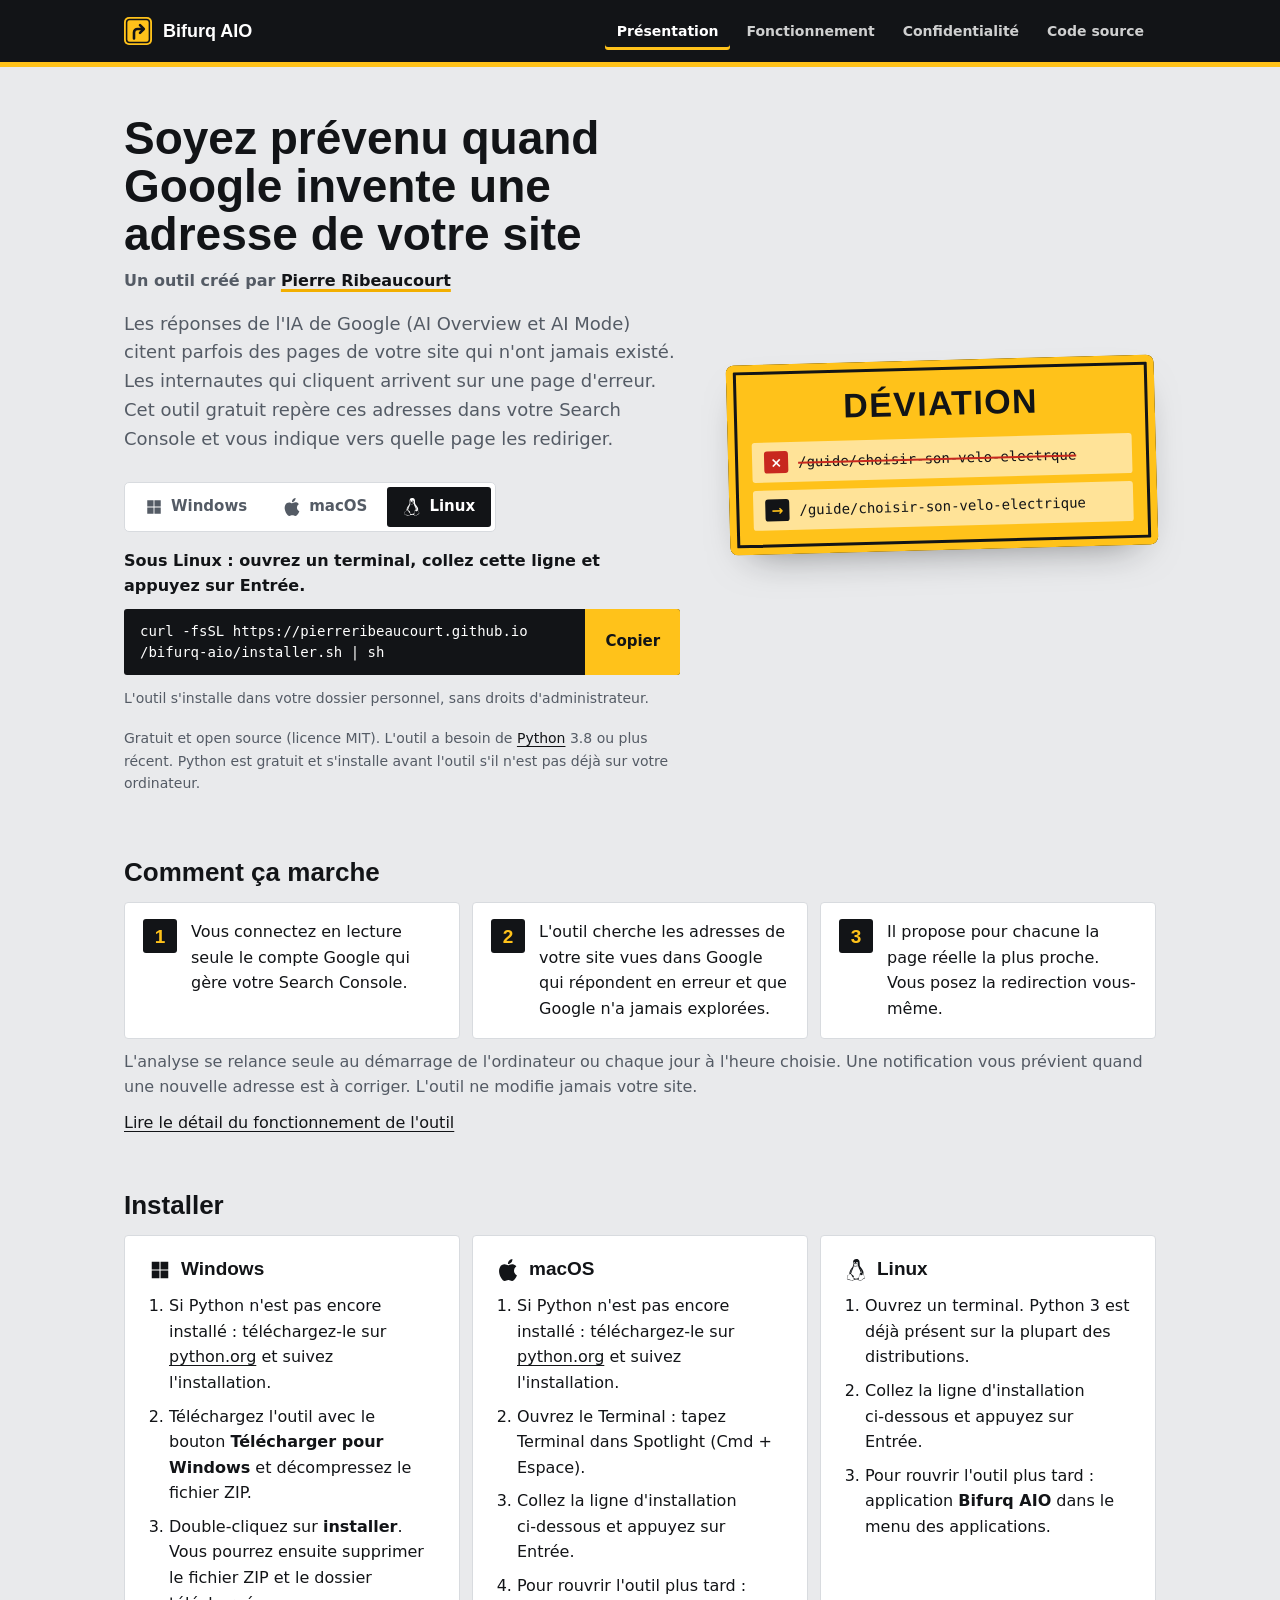
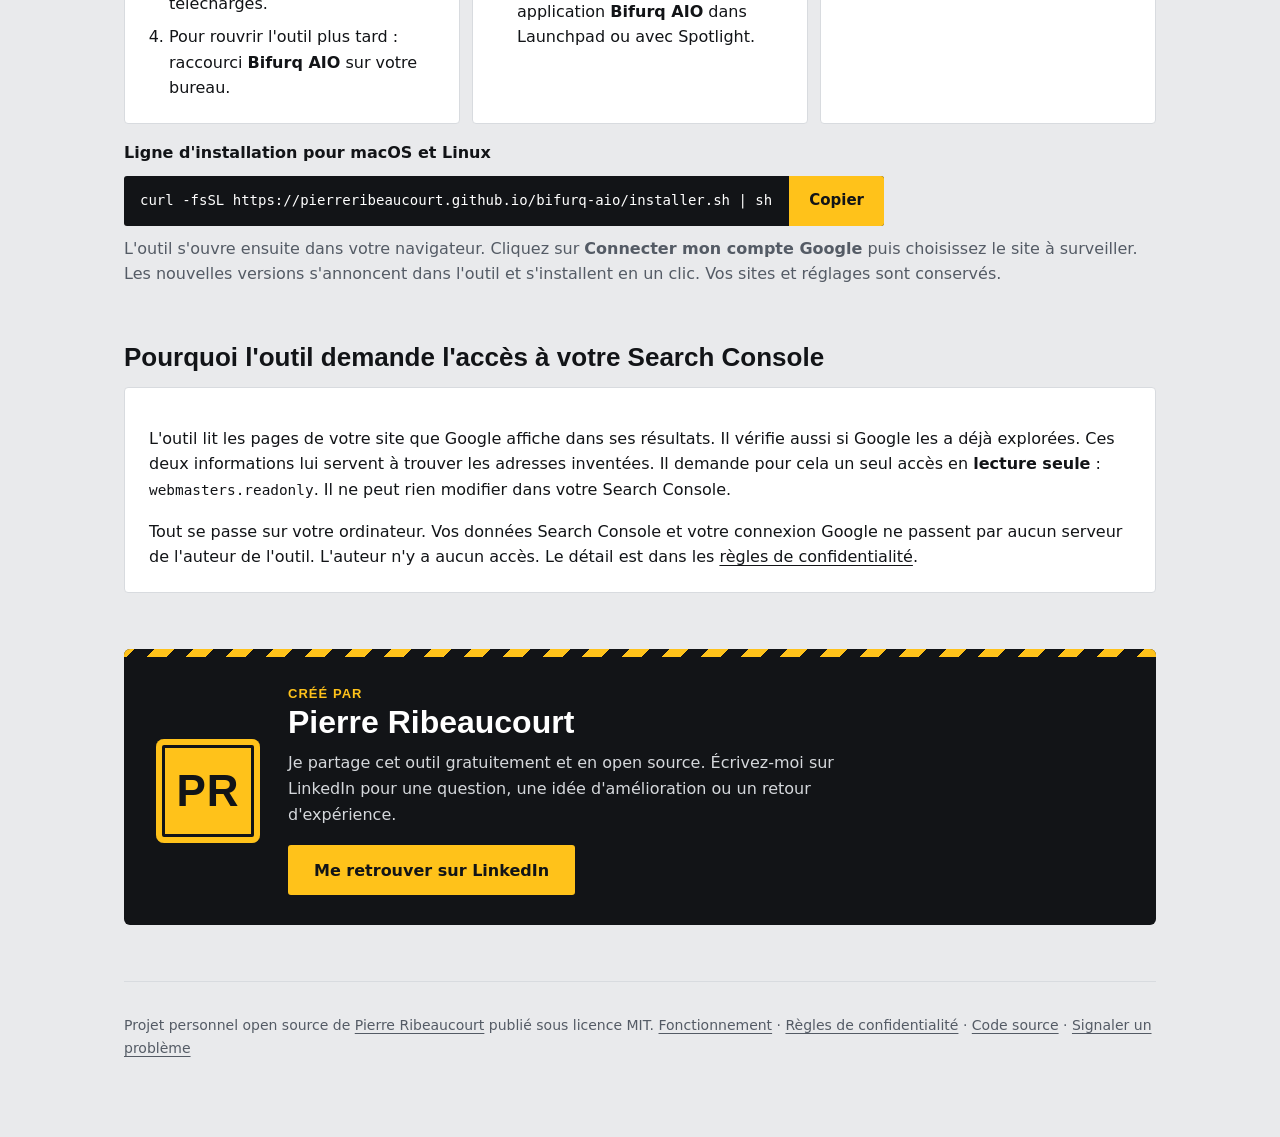
==== docs/index.html @ 25f2aa91 "Version 0.5.0 : Windows, macOS et Linux Essais Windows ajoutes : commandes PowerShell de la planific" ====
<!doctype html>
<html lang="fr">
<head>
<meta charset="utf-8">
<meta name="viewport" content="width=device-width, initial-scale=1">
<title>Bifurq AIO : repérez et redirigez les adresses inventées par l'IA de Google</title>
<meta name="description" content="Outil gratuit pour Windows, macOS et Linux : repère dans votre Search Console les adresses de votre site inventées par l'IA de Google et vous indique vers quelle page les rediriger.">
<link rel="canonical" href="https://pierreribeaucourt.github.io/bifurq-aio/">
<meta property="og:type" content="website">
<meta property="og:site_name" content="Bifurq AIO">
<meta property="og:locale" content="fr_FR">
<meta property="og:url" content="https://pierreribeaucourt.github.io/bifurq-aio/">
<meta property="og:title" content="Bifurq AIO : repérez et redirigez les adresses inventées par l'IA de Google">
<meta property="og:description" content="Outil gratuit pour Windows, macOS et Linux : repère dans votre Search Console les adresses de votre site inventées par l'IA de Google et vous indique vers quelle page les rediriger.">
<meta property="og:image" content="https://pierreribeaucourt.github.io/bifurq-aio/partage.png">
<meta property="og:image:type" content="image/png">
<meta property="og:image:width" content="1200">
<meta property="og:image:height" content="630">
<meta property="og:image:alt" content="Bifurq AIO : repérez et redirigez les adresses inventées par l'IA de Google">
<meta name="twitter:card" content="summary_large_image">
<meta name="author" content="Pierre Ribeaucourt">
<link rel="icon" href="favicon.svg" type="image/svg+xml">
<link rel="stylesheet" href="style.css">
</head>
<body>
<header class="bandeau"><div class="bandeau-int">
<a class="marque" href="./"><svg width="28" height="28" viewBox="0 0 28 28" aria-hidden="true"><rect width="28" height="28" rx="5" fill="#FFC21A"/><rect x="2.6" y="2.6" width="22.8" height="22.8" rx="3" fill="none" stroke="#121417" stroke-width="1.5"/><path d="M10 21.5v-6a3.5 3.5 0 0 1 3.5-3.5H19" fill="none" stroke="#121417" stroke-width="2.6" stroke-linecap="round"/><path d="M16 8.2l3.8 3.8-3.8 3.8" fill="none" stroke="#121417" stroke-width="2.6" stroke-linecap="round" stroke-linejoin="round"/></svg><span>Bifurq AIO</span></a>
<nav><a href="./" aria-current="page">Présentation</a><a href="fonctionnement.html">Fonctionnement</a><a href="confidentialite.html">Confidentialité</a><a href="https://github.com/PierreRibeaucourt/bifurq-aio">Code source</a></nav>
</div></header>

<main class="page">
<section class="accueil">
<div>
<h1>Soyez prévenu quand Google invente une adresse de votre site</h1>
<p class="signature">Un outil créé par <a href="https://www.linkedin.com/in/pierre-ribeaucourt/">Pierre Ribeaucourt</a></p>
<p class="chapo">Les réponses de l'IA de Google (AI Overview et AI Mode) citent parfois des pages de votre site
qui n'ont jamais existé. Les internautes qui cliquent arrivent sur une page d'erreur. Cet outil gratuit repère
ces adresses dans votre Search Console et vous indique vers quelle page les rediriger.</p>
<div class="installer">
<div class="systemes" role="tablist" aria-label="Votre système" hidden>
<button type="button" role="tab" id="onglet-windows" aria-controls="sys-windows" aria-selected="true"><svg class="logo-systeme windows" viewBox="0 0 24 24" aria-hidden="true"><path d="M3 3h8.4v8.4H3zM12.6 3H21v8.4h-8.4zM3 12.6h8.4V21H3zM12.6 12.6H21V21h-8.4z"/></svg>Windows</button>
<button type="button" role="tab" id="onglet-mac" aria-controls="sys-mac" aria-selected="false" tabindex="-1"><svg class="logo-systeme mac" viewBox="0 0 24 24" aria-hidden="true"><path d="M12.152 6.896c-.948 0-2.415-1.078-3.96-1.04-2.04.027-3.91 1.183-4.961 3.014-2.117 3.675-.546 9.103 1.519 12.09 1.013 1.454 2.208 3.09 3.792 3.039 1.52-.065 2.09-.987 3.935-.987 1.831 0 2.35.987 3.96.948 1.637-.026 2.676-1.48 3.676-2.948 1.156-1.688 1.636-3.325 1.662-3.415-.039-.013-3.182-1.221-3.22-4.857-.026-3.04 2.48-4.494 2.597-4.559-1.429-2.09-3.623-2.324-4.39-2.376-2-.156-3.675 1.09-4.61 1.09zM15.53 3.83c.843-1.012 1.4-2.427 1.245-3.83-1.207.052-2.662.805-3.532 1.818-.78.896-1.454 2.338-1.273 3.714 1.338.104 2.715-.688 3.559-1.701"/></svg>macOS</button>
<button type="button" role="tab" id="onglet-linux" aria-controls="sys-linux" aria-selected="false" tabindex="-1"><svg class="logo-systeme linux" viewBox="0 0 24 24" aria-hidden="true"><path d="M12.504 0c-.155 0-.315.008-.48.021-4.226.333-3.105 4.807-3.17 6.298-.076 1.092-.3 1.953-1.05 3.02-.885 1.051-2.127 2.75-2.716 4.521-.278.832-.41 1.684-.287 2.489a.424.424 0 00-.11.135c-.26.268-.45.6-.663.839-.199.199-.485.267-.797.4-.313.136-.658.269-.864.68-.09.189-.136.394-.132.602 0 .199.027.4.055.536.058.399.116.728.04.97-.249.68-.28 1.145-.106 1.484.174.334.535.47.94.601.81.2 1.91.135 2.774.6.926.466 1.866.67 2.616.47.526-.116.97-.464 1.208-.946.587-.003 1.23-.269 2.26-.334.699-.058 1.574.267 2.577.2.025.134.063.198.114.333l.003.003c.391.778 1.113 1.132 1.884 1.071.771-.06 1.592-.536 2.257-1.306.631-.765 1.683-1.084 2.378-1.503.348-.199.629-.469.649-.853.023-.4-.2-.811-.714-1.376v-.097l-.003-.003c-.17-.2-.25-.535-.338-.926-.085-.401-.182-.786-.492-1.046h-.003c-.059-.054-.123-.067-.188-.135a.357.357 0 00-.19-.064c.431-1.278.264-2.55-.173-3.694-.533-1.41-1.465-2.638-2.175-3.483-.796-1.005-1.576-1.957-1.56-3.368.026-2.152.236-6.133-3.544-6.139zm.529 3.405h.013c.213 0 .396.062.584.198.19.135.33.332.438.533.105.259.158.459.166.724 0-.02.006-.04.006-.06v.105a.086.086 0 01-.004-.021l-.004-.024a1.807 1.807 0 01-.15.706.953.953 0 01-.213.335.71.71 0 00-.088-.042c-.104-.045-.198-.064-.284-.133a1.312 1.312 0 00-.22-.066c.05-.06.146-.133.183-.198.053-.128.082-.264.088-.402v-.02a1.21 1.21 0 00-.061-.4c-.045-.134-.101-.2-.183-.333-.084-.066-.167-.132-.267-.132h-.016c-.093 0-.176.03-.262.132a.8.8 0 00-.205.334 1.18 1.18 0 00-.09.4v.019c.002.089.008.179.02.267-.193-.067-.438-.135-.607-.202a1.635 1.635 0 01-.018-.2v-.02a1.772 1.772 0 01.15-.768c.082-.22.232-.406.43-.533a.985.985 0 01.594-.2zm-2.962.059h.036c.142 0 .27.048.399.135.146.129.264.288.344.465.09.199.14.4.153.667v.004c.007.134.006.2-.002.266v.08c-.03.007-.056.018-.083.024-.152.055-.274.135-.393.2.012-.09.013-.18.003-.267v-.015c-.012-.133-.04-.2-.082-.333a.613.613 0 00-.166-.267.248.248 0 00-.183-.064h-.021c-.071.006-.13.04-.186.132a.552.552 0 00-.12.27.944.944 0 00-.023.33v.015c.012.135.037.2.08.334.046.134.098.2.166.268.01.009.02.018.034.024-.07.057-.117.07-.176.136a.304.304 0 01-.131.068 2.62 2.62 0 01-.275-.402 1.772 1.772 0 01-.155-.667 1.759 1.759 0 01.08-.668 1.43 1.43 0 01.283-.535c.128-.133.26-.2.418-.2zm1.37 1.706c.332 0 .733.065 1.216.399.293.2.523.269 1.052.468h.003c.255.136.405.266.478.399v-.131a.571.571 0 01.016.47c-.123.31-.516.643-1.063.842v.002c-.268.135-.501.333-.775.465-.276.135-.588.292-1.012.267a1.139 1.139 0 01-.448-.067 3.566 3.566 0 01-.322-.198c-.195-.135-.363-.332-.612-.465v-.005h-.005c-.4-.246-.616-.512-.686-.71-.07-.268-.005-.47.193-.6.224-.135.38-.271.483-.336.104-.074.143-.102.176-.131h.002v-.003c.169-.202.436-.47.839-.601.139-.036.294-.065.466-.065zm2.8 2.142c.358 1.417 1.196 3.475 1.735 4.473.286.534.855 1.659 1.102 3.024.156-.005.33.018.513.064.646-1.671-.546-3.467-1.089-3.966-.22-.2-.232-.335-.123-.335.59.534 1.365 1.572 1.646 2.757.13.535.16 1.104.021 1.67.067.028.135.06.205.067 1.032.534 1.413.938 1.23 1.537v-.043c-.06-.003-.12 0-.18 0h-.016c.151-.467-.182-.825-1.065-1.224-.915-.4-1.646-.336-1.77.465-.008.043-.013.066-.018.135-.068.023-.139.053-.209.064-.43.268-.662.669-.793 1.187-.13.533-.17 1.156-.205 1.869v.003c-.02.334-.17.838-.319 1.35-1.5 1.072-3.58 1.538-5.348.334a2.645 2.645 0 00-.402-.533 1.45 1.45 0 00-.275-.333c.182 0 .338-.03.465-.067a.615.615 0 00.314-.334c.108-.267 0-.697-.345-1.163-.345-.467-.931-.995-1.788-1.521-.63-.4-.986-.87-1.15-1.396-.165-.534-.143-1.085-.015-1.645.245-1.07.873-2.11 1.274-2.763.107-.065.037.135-.408.974-.396.751-1.14 2.497-.122 3.854a8.123 8.123 0 01.647-2.876c.564-1.278 1.743-3.504 1.836-5.268.048.036.217.135.289.202.218.133.38.333.59.465.21.201.477.335.876.335.039.003.075.006.11.006.412 0 .73-.134.997-.268.29-.134.52-.334.74-.4h.005c.467-.135.835-.402 1.044-.7zm2.185 8.958c.037.6.343 1.245.882 1.377.588.134 1.434-.333 1.791-.765l.211-.01c.315-.007.577.01.847.268l.003.003c.208.199.305.53.391.876.085.4.154.78.409 1.066.486.527.645.906.636 1.14l.003-.007v.018l-.003-.012c-.015.262-.185.396-.498.595-.63.401-1.746.712-2.457 1.57-.618.737-1.37 1.14-2.036 1.191-.664.053-1.237-.2-1.574-.898l-.005-.003c-.21-.4-.12-1.025.056-1.69.176-.668.428-1.344.463-1.897.037-.714.076-1.335.195-1.814.12-.465.308-.797.641-.984l.045-.022zm-10.814.049h.01c.053 0 .105.005.157.014.376.055.706.333 1.023.752l.91 1.664.003.003c.243.533.754 1.064 1.189 1.637.434.598.77 1.131.729 1.57v.006c-.057.744-.48 1.148-1.125 1.294-.645.135-1.52.002-2.395-.464-.968-.536-2.118-.469-2.857-.602-.369-.066-.61-.2-.723-.4-.11-.2-.113-.602.123-1.23v-.004l.002-.003c.117-.334.03-.752-.027-1.118-.055-.401-.083-.71.043-.94.16-.334.396-.4.69-.533.294-.135.64-.202.915-.47h.002v-.002c.256-.268.445-.601.668-.838.19-.201.38-.336.663-.336zm7.159-9.074c-.435.201-.945.535-1.488.535-.542 0-.97-.267-1.28-.466-.154-.134-.28-.268-.373-.335-.164-.134-.144-.333-.074-.333.109.016.129.134.199.2.096.066.215.2.36.333.292.2.68.467 1.167.467.485 0 1.053-.267 1.398-.466.195-.135.445-.334.648-.467.156-.136.149-.267.279-.267.128.016.034.134-.147.332a8.097 8.097 0 01-.69.468zm-1.082-1.583V5.64c-.006-.02.013-.042.029-.05.074-.043.18-.027.26.004.063 0 .16.067.15.135-.006.049-.085.066-.135.066-.055 0-.092-.043-.141-.068-.052-.018-.146-.008-.163-.065zm-.551 0c-.02.058-.113.049-.166.066-.047.025-.086.068-.14.068-.05 0-.13-.02-.136-.068-.01-.066.088-.133.15-.133.08-.031.184-.047.259-.005.019.009.036.03.03.05v.02h.003z"/></svg>Linux</button>
</div>
<div class="systeme" id="sys-windows" role="tabpanel" aria-labelledby="onglet-windows">
<a class="bouton" href="https://github.com/PierreRibeaucourt/bifurq-aio/archive/refs/tags/v0.5.0.zip"><svg width="18" height="18" viewBox="0 0 24 24" aria-hidden="true" fill="none" stroke="currentColor" stroke-width="2.2" stroke-linecap="round" stroke-linejoin="round"><path d="M12 3v12M7 10l5 5 5-5M4 20h16"/></svg>Télécharger pour Windows</a>
<p class="note">Windows 10 ou 11. Décompressez le fichier téléchargé puis double-cliquez sur <b>installer</b>.</p>
</div>
<div class="systeme" id="sys-mac" role="tabpanel" aria-labelledby="onglet-mac">
<p class="consigne-systeme">Sur Mac : ouvrez le <b>Terminal</b>, collez cette ligne et appuyez sur Entrée.</p>
<div class="commande"><code id="commande-mac">curl -fsSL https://<wbr>pierreribeaucourt.github.io<wbr>/bifurq-aio<wbr>/installer.sh | sh</code><button type="button" data-copier="commande-mac">Copier</button></div>
<p class="note">Pour ouvrir le Terminal : tapez Terminal dans Spotlight (Cmd + Espace).</p>
</div>
<div class="systeme" id="sys-linux" role="tabpanel" aria-labelledby="onglet-linux">
<p class="consigne-systeme">Sous Linux : ouvrez un terminal, collez cette ligne et appuyez sur Entrée.</p>
<div class="commande"><code id="commande-linux">curl -fsSL https://<wbr>pierreribeaucourt.github.io<wbr>/bifurq-aio<wbr>/installer.sh | sh</code><button type="button" data-copier="commande-linux">Copier</button></div>
<p class="note">L'outil s'installe dans votre dossier personnel, sans droits d'administrateur.</p>
</div>
<p class="note">Gratuit et open source (licence MIT). L'outil a besoin de <a href="https://www.python.org/downloads/">Python</a> 3.8 ou plus récent. Python est gratuit et s'installe avant l'outil s'il n'est pas déjà sur votre ordinateur.</p>
</div>
</div>
<div class="pancarte" aria-hidden="true">
<span class="pancarte-titre">Déviation</span>
<div class="pancarte-ligne"><span class="pictos croix">×</span><s>/guide/choisir-son-velo-electrque</s></div>
<div class="pancarte-ligne"><span class="pictos fleche">→</span><span>/guide/choisir-son-velo-electrique</span></div>
</div>
</section>

<section class="bloc">
<h2>Comment ça marche</h2>
<ol class="etapes">
<li>Vous connectez en lecture seule le compte Google qui gère votre Search Console.</li>
<li>L'outil cherche les adresses de votre site vues dans Google qui répondent en erreur et que Google n'a jamais explorées.</li>
<li>Il propose pour chacune la page réelle la plus proche. Vous posez la redirection vous-même.</li>
</ol>
<p class="sous">L'analyse se relance seule au démarrage de l'ordinateur ou chaque jour à l'heure choisie.
Une notification vous prévient quand une nouvelle adresse est à corriger. L'outil ne modifie jamais votre site.</p>
<p class="sous"><a href="fonctionnement.html">Lire le détail du fonctionnement de l'outil</a></p>
</section>

<section class="bloc" id="installer">
<h2>Installer</h2>
<div class="installations">
<div class="carte">
<h3><svg class="logo-systeme windows" viewBox="0 0 24 24" aria-hidden="true"><path d="M3 3h8.4v8.4H3zM12.6 3H21v8.4h-8.4zM3 12.6h8.4V21H3zM12.6 12.6H21V21h-8.4z"/></svg>Windows</h3>
<ol>
<li>Si Python n'est pas encore installé : téléchargez-le sur <a href="https://www.python.org/downloads/">python.org</a> et suivez l'installation.</li>
<li>Téléchargez l'outil avec le bouton <b>Télécharger pour Windows</b> et décompressez le fichier ZIP.</li>
<li>Double-cliquez sur <b>installer</b>. Vous pourrez ensuite supprimer le fichier ZIP et le dossier téléchargés.</li>
<li>Pour rouvrir l'outil plus tard : raccourci <b>Bifurq AIO</b> sur votre bureau.</li>
</ol>
</div>
<div class="carte">
<h3><svg class="logo-systeme mac" viewBox="0 0 24 24" aria-hidden="true"><path d="M12.152 6.896c-.948 0-2.415-1.078-3.96-1.04-2.04.027-3.91 1.183-4.961 3.014-2.117 3.675-.546 9.103 1.519 12.09 1.013 1.454 2.208 3.09 3.792 3.039 1.52-.065 2.09-.987 3.935-.987 1.831 0 2.35.987 3.96.948 1.637-.026 2.676-1.48 3.676-2.948 1.156-1.688 1.636-3.325 1.662-3.415-.039-.013-3.182-1.221-3.22-4.857-.026-3.04 2.48-4.494 2.597-4.559-1.429-2.09-3.623-2.324-4.39-2.376-2-.156-3.675 1.09-4.61 1.09zM15.53 3.83c.843-1.012 1.4-2.427 1.245-3.83-1.207.052-2.662.805-3.532 1.818-.78.896-1.454 2.338-1.273 3.714 1.338.104 2.715-.688 3.559-1.701"/></svg>macOS</h3>
<ol>
<li>Si Python n'est pas encore installé : téléchargez-le sur <a href="https://www.python.org/downloads/">python.org</a> et suivez l'installation.</li>
<li>Ouvrez le Terminal : tapez Terminal dans Spotlight (Cmd + Espace).</li>
<li>Collez la ligne d'installation ci&#8209;dessous et appuyez sur Entrée.</li>
<li>Pour rouvrir l'outil plus tard : application <b>Bifurq AIO</b> dans Launchpad ou avec Spotlight.</li>
</ol>
</div>
<div class="carte">
<h3><svg class="logo-systeme linux" viewBox="0 0 24 24" aria-hidden="true"><path d="M12.504 0c-.155 0-.315.008-.48.021-4.226.333-3.105 4.807-3.17 6.298-.076 1.092-.3 1.953-1.05 3.02-.885 1.051-2.127 2.75-2.716 4.521-.278.832-.41 1.684-.287 2.489a.424.424 0 00-.11.135c-.26.268-.45.6-.663.839-.199.199-.485.267-.797.4-.313.136-.658.269-.864.68-.09.189-.136.394-.132.602 0 .199.027.4.055.536.058.399.116.728.04.97-.249.68-.28 1.145-.106 1.484.174.334.535.47.94.601.81.2 1.91.135 2.774.6.926.466 1.866.67 2.616.47.526-.116.97-.464 1.208-.946.587-.003 1.23-.269 2.26-.334.699-.058 1.574.267 2.577.2.025.134.063.198.114.333l.003.003c.391.778 1.113 1.132 1.884 1.071.771-.06 1.592-.536 2.257-1.306.631-.765 1.683-1.084 2.378-1.503.348-.199.629-.469.649-.853.023-.4-.2-.811-.714-1.376v-.097l-.003-.003c-.17-.2-.25-.535-.338-.926-.085-.401-.182-.786-.492-1.046h-.003c-.059-.054-.123-.067-.188-.135a.357.357 0 00-.19-.064c.431-1.278.264-2.55-.173-3.694-.533-1.41-1.465-2.638-2.175-3.483-.796-1.005-1.576-1.957-1.56-3.368.026-2.152.236-6.133-3.544-6.139zm.529 3.405h.013c.213 0 .396.062.584.198.19.135.33.332.438.533.105.259.158.459.166.724 0-.02.006-.04.006-.06v.105a.086.086 0 01-.004-.021l-.004-.024a1.807 1.807 0 01-.15.706.953.953 0 01-.213.335.71.71 0 00-.088-.042c-.104-.045-.198-.064-.284-.133a1.312 1.312 0 00-.22-.066c.05-.06.146-.133.183-.198.053-.128.082-.264.088-.402v-.02a1.21 1.21 0 00-.061-.4c-.045-.134-.101-.2-.183-.333-.084-.066-.167-.132-.267-.132h-.016c-.093 0-.176.03-.262.132a.8.8 0 00-.205.334 1.18 1.18 0 00-.09.4v.019c.002.089.008.179.02.267-.193-.067-.438-.135-.607-.202a1.635 1.635 0 01-.018-.2v-.02a1.772 1.772 0 01.15-.768c.082-.22.232-.406.43-.533a.985.985 0 01.594-.2zm-2.962.059h.036c.142 0 .27.048.399.135.146.129.264.288.344.465.09.199.14.4.153.667v.004c.007.134.006.2-.002.266v.08c-.03.007-.056.018-.083.024-.152.055-.274.135-.393.2.012-.09.013-.18.003-.267v-.015c-.012-.133-.04-.2-.082-.333a.613.613 0 00-.166-.267.248.248 0 00-.183-.064h-.021c-.071.006-.13.04-.186.132a.552.552 0 00-.12.27.944.944 0 00-.023.33v.015c.012.135.037.2.08.334.046.134.098.2.166.268.01.009.02.018.034.024-.07.057-.117.07-.176.136a.304.304 0 01-.131.068 2.62 2.62 0 01-.275-.402 1.772 1.772 0 01-.155-.667 1.759 1.759 0 01.08-.668 1.43 1.43 0 01.283-.535c.128-.133.26-.2.418-.2zm1.37 1.706c.332 0 .733.065 1.216.399.293.2.523.269 1.052.468h.003c.255.136.405.266.478.399v-.131a.571.571 0 01.016.47c-.123.31-.516.643-1.063.842v.002c-.268.135-.501.333-.775.465-.276.135-.588.292-1.012.267a1.139 1.139 0 01-.448-.067 3.566 3.566 0 01-.322-.198c-.195-.135-.363-.332-.612-.465v-.005h-.005c-.4-.246-.616-.512-.686-.71-.07-.268-.005-.47.193-.6.224-.135.38-.271.483-.336.104-.074.143-.102.176-.131h.002v-.003c.169-.202.436-.47.839-.601.139-.036.294-.065.466-.065zm2.8 2.142c.358 1.417 1.196 3.475 1.735 4.473.286.534.855 1.659 1.102 3.024.156-.005.33.018.513.064.646-1.671-.546-3.467-1.089-3.966-.22-.2-.232-.335-.123-.335.59.534 1.365 1.572 1.646 2.757.13.535.16 1.104.021 1.67.067.028.135.06.205.067 1.032.534 1.413.938 1.23 1.537v-.043c-.06-.003-.12 0-.18 0h-.016c.151-.467-.182-.825-1.065-1.224-.915-.4-1.646-.336-1.77.465-.008.043-.013.066-.018.135-.068.023-.139.053-.209.064-.43.268-.662.669-.793 1.187-.13.533-.17 1.156-.205 1.869v.003c-.02.334-.17.838-.319 1.35-1.5 1.072-3.58 1.538-5.348.334a2.645 2.645 0 00-.402-.533 1.45 1.45 0 00-.275-.333c.182 0 .338-.03.465-.067a.615.615 0 00.314-.334c.108-.267 0-.697-.345-1.163-.345-.467-.931-.995-1.788-1.521-.63-.4-.986-.87-1.15-1.396-.165-.534-.143-1.085-.015-1.645.245-1.07.873-2.11 1.274-2.763.107-.065.037.135-.408.974-.396.751-1.14 2.497-.122 3.854a8.123 8.123 0 01.647-2.876c.564-1.278 1.743-3.504 1.836-5.268.048.036.217.135.289.202.218.133.38.333.59.465.21.201.477.335.876.335.039.003.075.006.11.006.412 0 .73-.134.997-.268.29-.134.52-.334.74-.4h.005c.467-.135.835-.402 1.044-.7zm2.185 8.958c.037.6.343 1.245.882 1.377.588.134 1.434-.333 1.791-.765l.211-.01c.315-.007.577.01.847.268l.003.003c.208.199.305.53.391.876.085.4.154.78.409 1.066.486.527.645.906.636 1.14l.003-.007v.018l-.003-.012c-.015.262-.185.396-.498.595-.63.401-1.746.712-2.457 1.57-.618.737-1.37 1.14-2.036 1.191-.664.053-1.237-.2-1.574-.898l-.005-.003c-.21-.4-.12-1.025.056-1.69.176-.668.428-1.344.463-1.897.037-.714.076-1.335.195-1.814.12-.465.308-.797.641-.984l.045-.022zm-10.814.049h.01c.053 0 .105.005.157.014.376.055.706.333 1.023.752l.91 1.664.003.003c.243.533.754 1.064 1.189 1.637.434.598.77 1.131.729 1.57v.006c-.057.744-.48 1.148-1.125 1.294-.645.135-1.52.002-2.395-.464-.968-.536-2.118-.469-2.857-.602-.369-.066-.61-.2-.723-.4-.11-.2-.113-.602.123-1.23v-.004l.002-.003c.117-.334.03-.752-.027-1.118-.055-.401-.083-.71.043-.94.16-.334.396-.4.69-.533.294-.135.64-.202.915-.47h.002v-.002c.256-.268.445-.601.668-.838.19-.201.38-.336.663-.336zm7.159-9.074c-.435.201-.945.535-1.488.535-.542 0-.97-.267-1.28-.466-.154-.134-.28-.268-.373-.335-.164-.134-.144-.333-.074-.333.109.016.129.134.199.2.096.066.215.2.36.333.292.2.68.467 1.167.467.485 0 1.053-.267 1.398-.466.195-.135.445-.334.648-.467.156-.136.149-.267.279-.267.128.016.034.134-.147.332a8.097 8.097 0 01-.69.468zm-1.082-1.583V5.64c-.006-.02.013-.042.029-.05.074-.043.18-.027.26.004.063 0 .16.067.15.135-.006.049-.085.066-.135.066-.055 0-.092-.043-.141-.068-.052-.018-.146-.008-.163-.065zm-.551 0c-.02.058-.113.049-.166.066-.047.025-.086.068-.14.068-.05 0-.13-.02-.136-.068-.01-.066.088-.133.15-.133.08-.031.184-.047.259-.005.019.009.036.03.03.05v.02h.003z"/></svg>Linux</h3>
<ol>
<li>Ouvrez un terminal. Python 3 est déjà présent sur la plupart des distributions.</li>
<li>Collez la ligne d'installation ci&#8209;dessous et appuyez sur Entrée.</li>
<li>Pour rouvrir l'outil plus tard : application <b>Bifurq AIO</b> dans le menu des applications.</li>
</ol>
</div>
</div>
<div class="ligne-installation">
<p class="consigne-systeme">Ligne d'installation pour macOS et Linux</p>
<div class="commande"><code id="commande-bas">curl -fsSL https://<wbr>pierreribeaucourt.github.io<wbr>/bifurq-aio<wbr>/installer.sh | sh</code><button type="button" data-copier="commande-bas">Copier</button></div>
</div>
<p class="sous">L'outil s'ouvre ensuite dans votre navigateur. Cliquez sur <b>Connecter mon compte Google</b> puis choisissez le site à surveiller.
Les nouvelles versions s'annoncent dans l'outil et s'installent en un clic. Vos sites et réglages sont conservés.</p>
</section>

<section class="bloc">
<h2>Pourquoi l'outil demande l'accès à votre Search Console</h2>
<div class="carte">
<p>L'outil lit les pages de votre site que Google affiche dans ses résultats. Il vérifie aussi si Google les a
déjà explorées. Ces deux informations lui servent à trouver les adresses inventées. Il demande pour cela un seul
accès en <b>lecture seule</b> : <code>webmasters.readonly</code>. Il ne peut rien modifier dans votre Search
Console.</p>
<p>Tout se passe sur votre ordinateur. Vos données Search Console et votre connexion Google ne passent par
aucun serveur de l'auteur de l'outil. L'auteur n'y a aucun accès. Le détail est dans les
<a href="confidentialite.html">règles de confidentialité</a>.</p>
</div>
</section>

<section class="bloc">
<div class="auteur">
<div class="avatar" aria-hidden="true">PR</div>
<div>
<p class="auteur-sur">Créé par</p>
<h2>Pierre Ribeaucourt</h2>
<p>Je partage cet outil gratuitement et en open source. Écrivez-moi sur LinkedIn pour une question, une idée
d'amélioration ou un retour d'expérience.</p>
<a class="bouton" href="https://www.linkedin.com/in/pierre-ribeaucourt/">Me retrouver sur LinkedIn</a>
</div>
</div>
</section>

<footer class="pied">
<p>Projet personnel open source de <a href="https://www.linkedin.com/in/pierre-ribeaucourt/">Pierre Ribeaucourt</a> publié sous licence MIT.
<a href="fonctionnement.html">Fonctionnement</a> ·
<a href="confidentialite.html">Règles de confidentialité</a> ·
<a href="https://github.com/PierreRibeaucourt/bifurq-aio">Code source</a> ·
<a href="https://github.com/PierreRibeaucourt/bifurq-aio/issues">Signaler un problème</a></p>
</footer>
</main>
<script>
(function(){
var onglets=[].slice.call(document.querySelectorAll('.systemes [role=tab]'));
if(!onglets.length)return;
function choisir(onglet,focus){
onglets.forEach(function(o){var oui=o===onglet;o.setAttribute('aria-selected',oui?'true':'false');o.tabIndex=oui?0:-1;
document.getElementById(o.getAttribute('aria-controls')).hidden=!oui;});
if(focus)onglet.focus();}
onglets.forEach(function(o,i){
o.addEventListener('click',function(){choisir(o);});
o.addEventListener('keydown',function(ev){var d=ev.key==='ArrowRight'?1:ev.key==='ArrowLeft'?-1:0;
if(d){ev.preventDefault();choisir(onglets[(i+d+onglets.length)%onglets.length],true);}});});
var ua=navigator.userAgent,p=((navigator.userAgentData&&navigator.userAgentData.platform)||navigator.platform||'')+' '+ua;
var systeme=/Mac|iPhone|iPad/i.test(p)?'mac':(/Linux|X11|CrOS/i.test(p)&&!/Android/i.test(ua)?'linux':'windows');
document.querySelector('.systemes').hidden=false;document.querySelector('.installer').classList.add('onglets');
choisir(document.getElementById('onglet-'+systeme));
document.addEventListener('click',function(ev){
var b=ev.target.closest&&ev.target.closest('[data-copier]');if(!b)return;
var code=document.getElementById(b.getAttribute('data-copier'));
function fait(){b.textContent='Copié';setTimeout(function(){b.textContent='Copier';},1800);}
function selectionner(){var r=document.createRange();r.selectNodeContents(code);var s=getSelection();s.removeAllRanges();s.addRange(r);}
if(navigator.clipboard&&navigator.clipboard.writeText){navigator.clipboard.writeText(code.textContent).then(fait,selectionner);}
else selectionner();});
})();
</script>
</body>
</html>
---- docs/style.css ----
/* Pages publiques de l'outil (GitHub Pages). Même habillage Déviation que
   l'interface locale (veille_ia/style.py) : noir, jaune de chantier, Bahnschrift. */
:root{color-scheme:light;
--fond:#E9EAEC;--surface:#FFFFFF;--texte:#121417;--doux:#545B65;--trait:#D8DBDF;
--noir:#121417;--jaune:#FFC21A;--jaune-fonce:#F2AF00;--jaune-pale:#FFF5D1;--rouge:#C8281E;
--titre:"Bahnschrift","DIN Alternate","Roboto Condensed","Ubuntu Condensed","Arial Narrow",sans-serif;
--police:"Segoe UI Variable Text","Segoe UI",system-ui,-apple-system,"Ubuntu","Cantarell",Roboto,sans-serif;
--mono:"Cascadia Mono","Cascadia Code",Consolas,ui-monospace,"SF Mono",Menlo,"DejaVu Sans Mono",monospace}
*{box-sizing:border-box}
body{margin:0;background:var(--fond);color:var(--texte);font:16px/1.6 var(--police)}
a{color:var(--texte);text-underline-offset:3px}
code{font-family:var(--mono);font-size:.9em;overflow-wrap:anywhere}
h1,h2,h3{font-family:var(--titre);font-weight:700;font-stretch:87.5%;text-wrap:balance;margin:0}
h1{font-size:46px;line-height:1.04}
h2{font-size:26px;line-height:1.15}
h3{font-size:19px;line-height:1.2}
:focus-visible{outline:2px solid var(--noir);outline-offset:2px;box-shadow:0 0 0 5px var(--jaune)}

.bandeau{background:var(--noir);color:#fff;border-bottom:5px solid var(--jaune)}
.bandeau-int{max-width:1080px;margin:0 auto;padding:12px 24px;display:flex;align-items:center;
  justify-content:space-between;gap:12px 20px;flex-wrap:wrap}
.marque{display:flex;align-items:center;gap:11px;font:700 18px/1 var(--titre);font-stretch:87.5%;
  color:#fff;text-decoration:none}
.marque svg{flex:none}
.bandeau nav{display:flex;flex-wrap:wrap;gap:4px}
.bandeau nav a{color:#fff;opacity:.8;text-decoration:none;padding:8px 12px;border-radius:3px;font-weight:600;
  font-size:14px}
.bandeau nav a:hover{opacity:1;background:rgba(255,255,255,.1)}
.bandeau nav a[aria-current]{opacity:1;box-shadow:inset 0 -3px 0 var(--jaune)}

.page{max-width:1080px;margin:0 auto;padding:36px 24px 64px}
.etroit{max-width:760px}
.chapo{margin:18px 0 28px;font-size:18px;color:var(--doux);max-width:58ch}
.sous{margin:10px 0 0;color:var(--doux)}

.actions{display:flex;flex-wrap:wrap;align-items:center;gap:10px}
.bouton{display:inline-flex;align-items:center;justify-content:center;gap:8px;min-height:50px;padding:0 24px;
  border:2px solid var(--jaune);border-radius:3px;background:var(--jaune);color:var(--noir);
  font:600 16px/1.2 var(--police);text-decoration:none}
.bouton:hover{background:var(--jaune-fonce);border-color:var(--jaune-fonce)}
.bouton.secondaire{background:var(--surface);border-color:var(--noir)}
.bouton.secondaire:hover{background:var(--noir);color:#fff}
.note{margin:12px 0 0;font-size:14px;color:var(--doux)}

.accueil{display:grid;grid-template-columns:minmax(0,1.3fr) minmax(0,1fr);gap:48px;align-items:center;
  padding:12px 0 8px}
.pancarte{background:var(--jaune);border-radius:8px;padding:26px 24px 24px;color:var(--noir);
  box-shadow:inset 0 0 0 7px var(--jaune),inset 0 0 0 10px var(--noir),0 18px 40px -22px rgba(18,20,23,.55);
  transform:rotate(-1.5deg)}
.pancarte-titre{display:block;font:700 34px/1 var(--titre);font-stretch:87.5%;text-transform:uppercase;
  letter-spacing:.04em;text-align:center;margin-bottom:18px}
.pancarte-ligne{display:flex;align-items:center;gap:10px;font:14px/1.3 var(--mono);padding:9px 12px;
  border-radius:3px;background:rgba(255,255,255,.55);overflow-wrap:anywhere}
.pancarte-ligne+.pancarte-ligne{margin-top:8px}
.pancarte-ligne s{text-decoration-color:var(--rouge);text-decoration-thickness:2px}
.pictos{flex:none;display:inline-flex;align-items:center;justify-content:center;width:24px;height:22px;
  border-radius:3px;font:700 14px/1 var(--police)}
.croix{background:var(--rouge);color:#fff}
.fleche{background:var(--noir);color:var(--jaune)}

/* choix du système : onglets à logos, puis le bouton ou la ligne à coller dans le Terminal.
   Sans JavaScript, les trois systèmes s'affichent l'un sous l'autre. */
.installer{max-width:580px}
.systemes{display:inline-flex;gap:4px;padding:4px;margin-bottom:16px;background:var(--surface);
  border:1px solid var(--trait);border-radius:5px}
.systemes[hidden],.systeme[hidden]{display:none}
.systemes button{display:inline-flex;align-items:center;gap:8px;min-height:40px;padding:0 16px;border:0;
  border-radius:3px;background:transparent;color:var(--doux);font:600 15px/1 var(--police);cursor:pointer}
.systemes button:hover{color:var(--texte);background:var(--fond)}
.systemes button[aria-selected=true]{background:var(--noir);color:#fff}
.logo-systeme{width:18px;height:18px;flex:none;fill:currentColor}
.systeme+.systeme{margin-top:24px}
.installer.onglets .systeme{margin-top:0}
.consigne-systeme{margin:0 0 10px;font-weight:600}
.commande{display:flex;align-items:stretch;min-height:50px;background:var(--noir);border-radius:3px;overflow:hidden}
.commande code{flex:1;min-width:0;align-self:center;padding:12px 16px;color:#fff;font-size:14px;line-height:1.5}
.commande button{flex:none;border:0;background:var(--jaune);color:var(--noir);font:600 15px/1 var(--police);
  padding:0 20px;cursor:pointer}
.commande button:hover{background:var(--jaune-fonce)}
.installer>.note{margin-top:18px}

.installations{display:grid;grid-template-columns:repeat(3,minmax(0,1fr));gap:12px}
.installations h3{display:flex;align-items:center;gap:10px;margin-bottom:12px}
.installations .logo-systeme{width:22px;height:22px}
.installations ol{margin:0;padding-left:20px}
.installations li{margin-bottom:8px}
.installations li:last-child{margin-bottom:0}
.ligne-installation{margin-top:16px;max-width:760px}

section.bloc{margin-top:56px}
section.bloc>h2{margin-bottom:14px}
ol.etapes{list-style:none;counter-reset:etape;display:grid;grid-template-columns:repeat(3,minmax(0,1fr));gap:12px;
  margin:0;padding:0}
ol.etapes li{counter-increment:etape;display:flex;gap:14px;align-items:flex-start;background:var(--surface);
  border:1px solid var(--trait);border-radius:4px;padding:16px 18px}
ol.etapes li::before{content:counter(etape);flex:none;display:flex;align-items:center;justify-content:center;
  width:34px;height:34px;border-radius:3px;background:var(--noir);color:var(--jaune);font:700 19px/1 var(--titre)}
.carte{background:var(--surface);border:1px solid var(--trait);border-radius:4px;padding:22px 24px}
.carte p:last-child,.carte ul:last-child{margin-bottom:0}
.encadre{background:var(--jaune-pale);border-left:5px solid var(--jaune);border-radius:3px;padding:14px 18px}
.encadre p{margin:0}

.texte h2{margin:40px 0 10px}
.texte h3{margin:24px 0 6px}
.texte p,.texte ul,.texte ol{margin:0 0 12px}
.texte li{margin-bottom:6px}
.texte ol.etapes.une-colonne{grid-template-columns:1fr;margin:0 0 16px}
.texte ol.etapes.une-colonne li{margin:0}
.texte .encadre p{margin:0}

.signature{margin:12px 0 0;font:600 16px/1.3 var(--police);color:var(--doux)}
.signature a{color:var(--texte);text-decoration-color:var(--jaune-fonce);text-decoration-thickness:3px}
.signature a:hover{text-decoration-color:var(--noir)}

/* auteur : panneau noir à bande de chantier, comme l'en-tête */
.auteur{position:relative;display:grid;grid-template-columns:auto minmax(0,1fr);gap:28px;align-items:center;
  background:var(--noir);color:#fff;border-radius:6px;padding:38px 32px 30px;overflow:hidden}
.auteur::before{content:"";position:absolute;left:0;right:0;top:0;height:8px;
  background:repeating-linear-gradient(-45deg,var(--jaune) 0 14px,var(--noir) 14px 28px)}
.avatar{width:104px;height:104px;border-radius:8px;display:flex;align-items:center;justify-content:center;
  background:var(--jaune);color:var(--noir);font:700 44px/1 var(--titre);font-stretch:87.5%;letter-spacing:.02em;
  box-shadow:inset 0 0 0 6px var(--jaune),inset 0 0 0 9px var(--noir)}
.auteur .auteur-sur{margin:0 0 4px;font:700 13px/1 var(--titre);font-stretch:87.5%;text-transform:uppercase;
  letter-spacing:.08em;color:var(--jaune)}
.auteur h2{font-size:32px;margin-bottom:10px}
.auteur p{margin:0 0 18px;color:#D5D8DC;max-width:60ch}

.pied{border-top:1px solid var(--trait);margin-top:56px;padding-top:18px;font-size:14px;color:var(--doux)}
.pied a{color:var(--doux)}

@media (max-width:860px){
  .accueil{grid-template-columns:1fr;gap:36px}
  ol.etapes,.installations{grid-template-columns:1fr}
}
@media (max-width:640px){
  h1{font-size:34px}h2{font-size:23px}
  .page{padding:26px 16px 48px}.bandeau-int{padding:12px 16px}
  .chapo{font-size:17px}
  .bouton{width:100%}
  .systemes{display:flex}.systemes[hidden]{display:none}
  .systemes button{flex:1;justify-content:center;padding:0 8px}
  .commande code{font-size:13px;padding:10px 12px}
  .auteur{grid-template-columns:1fr;gap:18px;padding:34px 20px 24px}
  .avatar{width:76px;height:76px;font-size:32px}
}
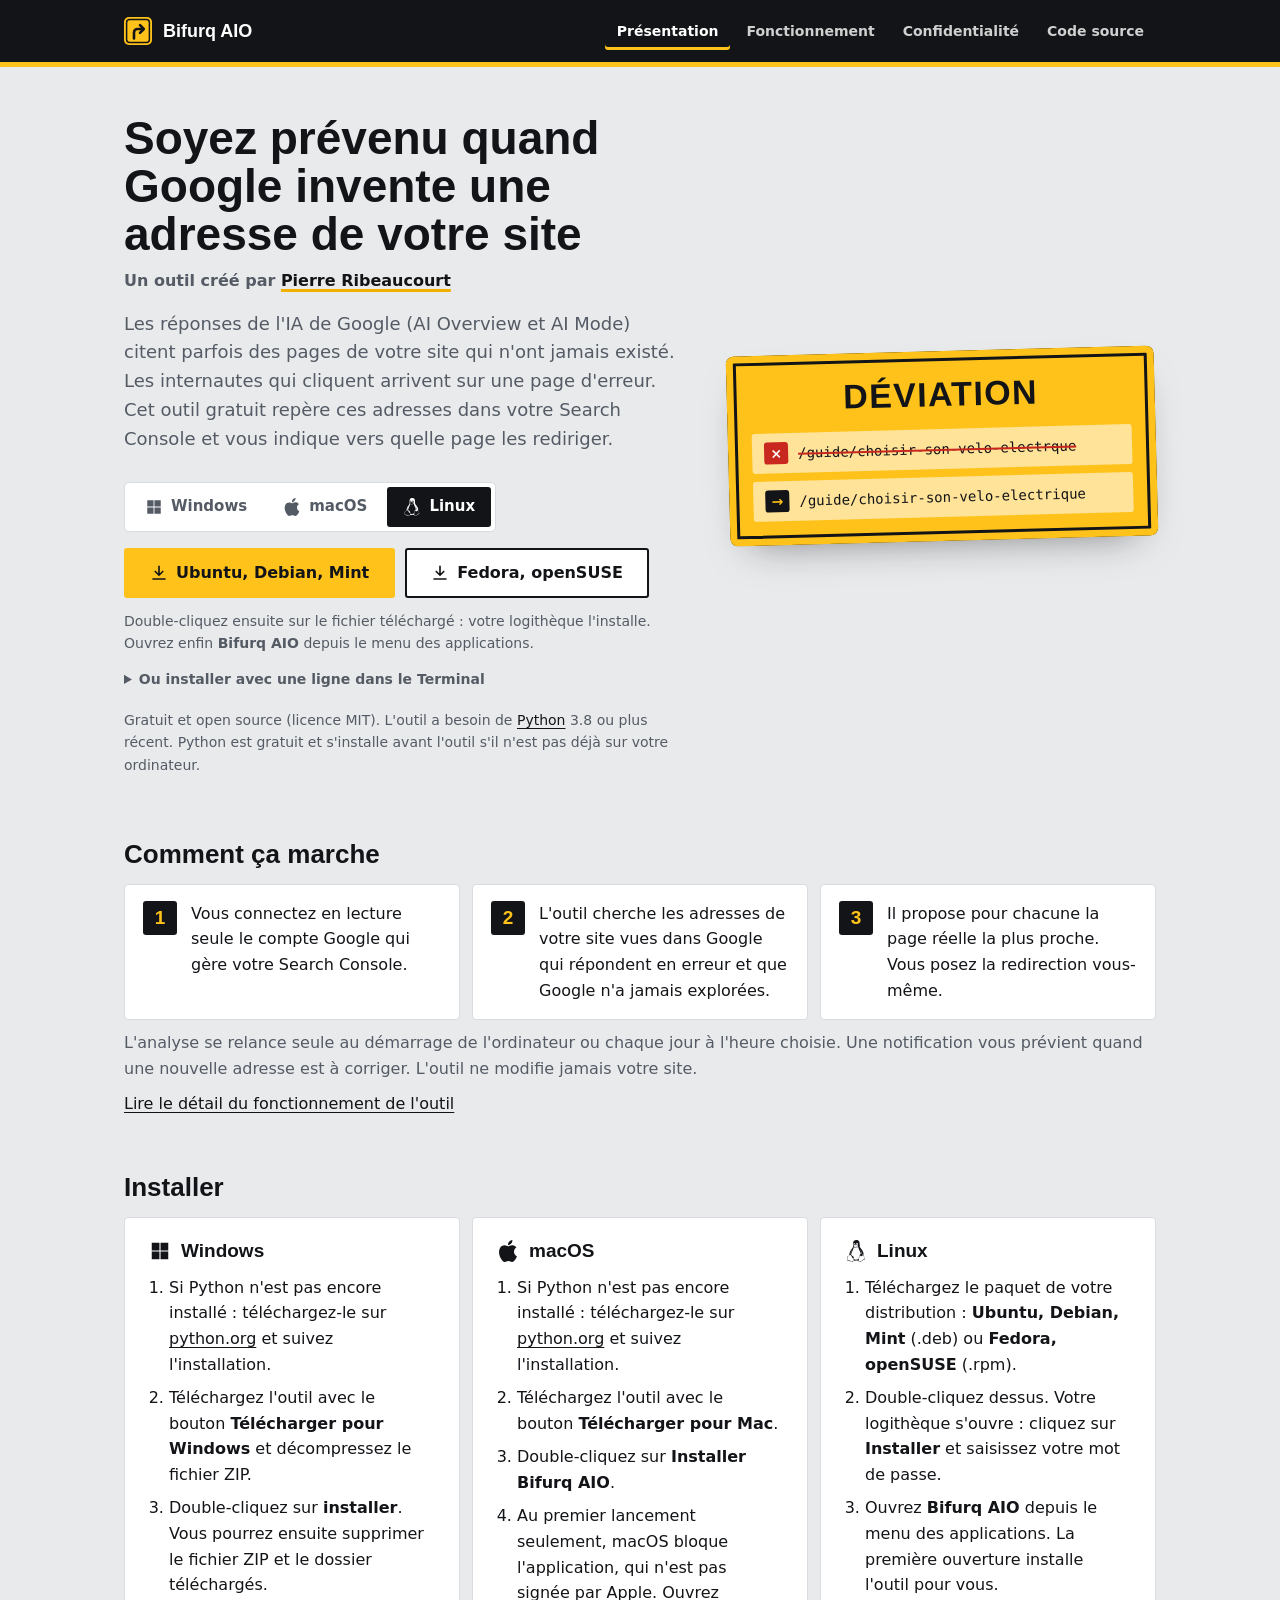
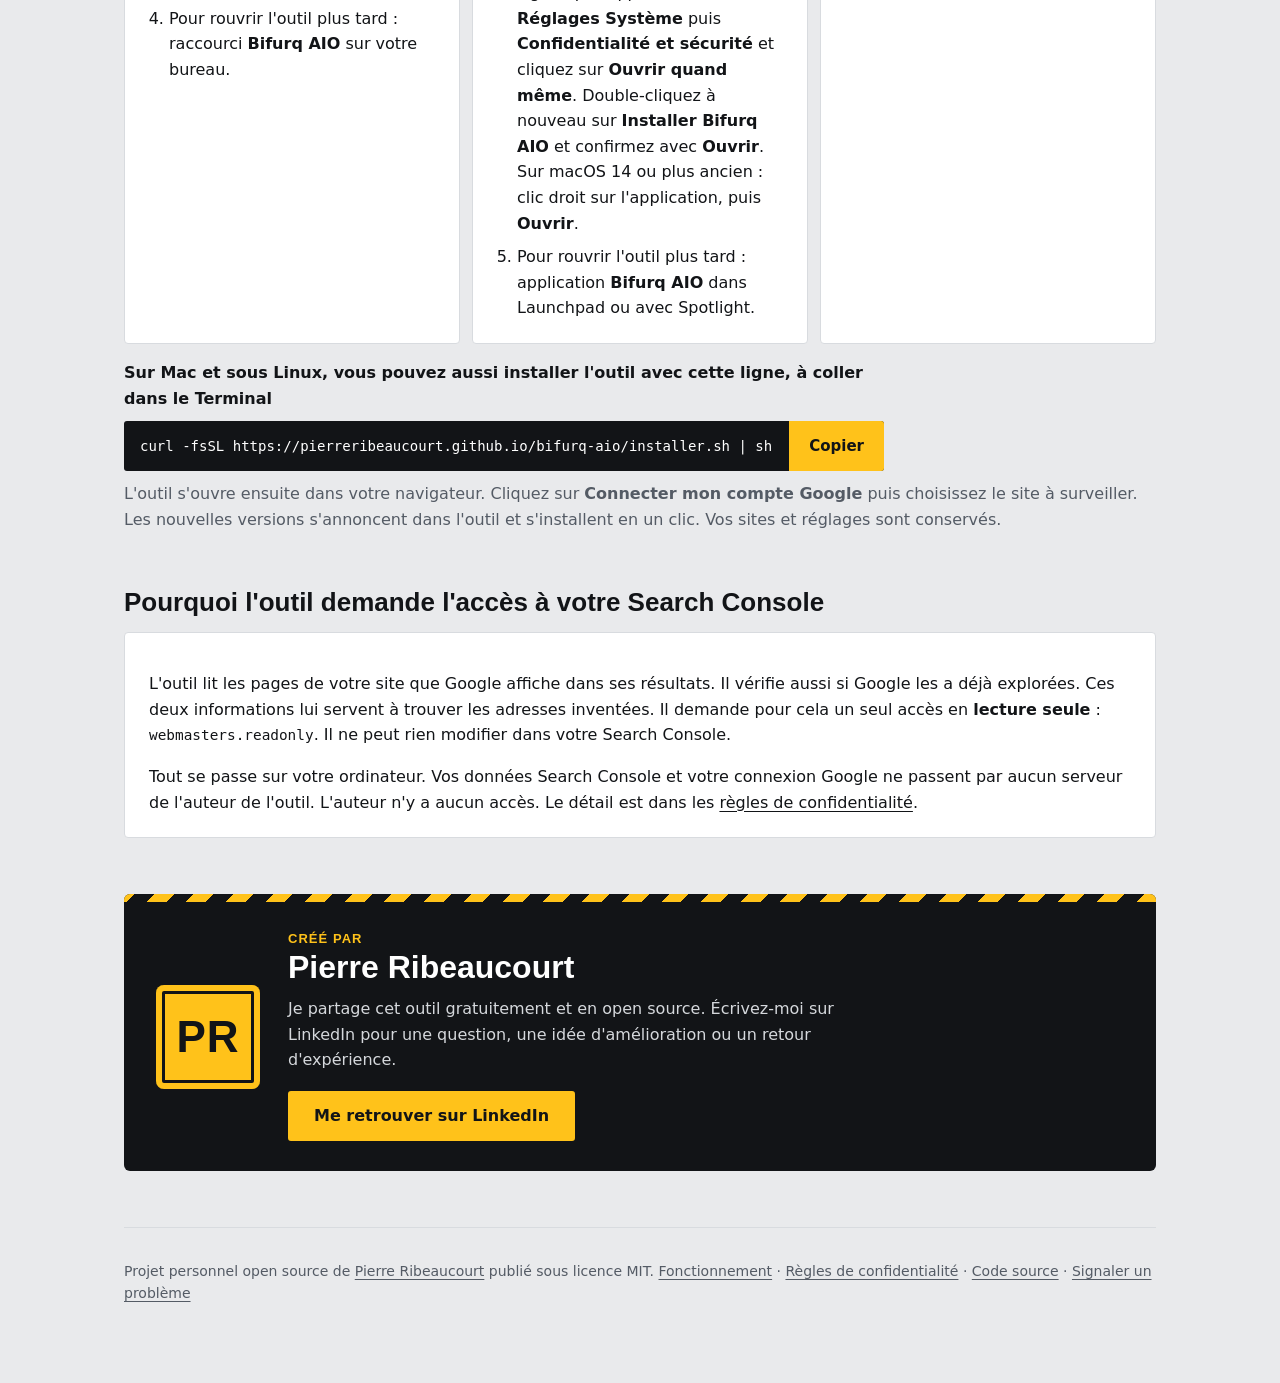
==== commit 338bd6bd: "Version 0.5.1 : installation par double-clic sur macOS et Linux Page d'accueil : bouton Telecharger " ====
--- a/docs/index.html
+++ b/docs/index.html
@@ -43,18 +43,29 @@
 <button type="button" role="tab" id="onglet-linux" aria-controls="sys-linux" aria-selected="false" tabindex="-1"><svg class="logo-systeme linux" viewBox="0 0 24 24" aria-hidden="true"><path d="M12.504 0c-.155 0-.315.008-.48.021-4.226.333-3.105 4.807-3.17 6.298-.076 1.092-.3 1.953-1.05 3.02-.885 1.051-2.127 2.75-2.716 4.521-.278.832-.41 1.684-.287 2.489a.424.424 0 00-.11.135c-.26.268-.45.6-.663.839-.199.199-.485.267-.797.4-.313.136-.658.269-.864.68-.09.189-.136.394-.132.602 0 .199.027.4.055.536.058.399.116.728.04.97-.249.68-.28 1.145-.106 1.484.174.334.535.47.94.601.81.2 1.91.135 2.774.6.926.466 1.866.67 2.616.47.526-.116.97-.464 1.208-.946.587-.003 1.23-.269 2.26-.334.699-.058 1.574.267 2.577.2.025.134.063.198.114.333l.003.003c.391.778 1.113 1.132 1.884 1.071.771-.06 1.592-.536 2.257-1.306.631-.765 1.683-1.084 2.378-1.503.348-.199.629-.469.649-.853.023-.4-.2-.811-.714-1.376v-.097l-.003-.003c-.17-.2-.25-.535-.338-.926-.085-.401-.182-.786-.492-1.046h-.003c-.059-.054-.123-.067-.188-.135a.357.357 0 00-.19-.064c.431-1.278.264-2.55-.173-3.694-.533-1.41-1.465-2.638-2.175-3.483-.796-1.005-1.576-1.957-1.56-3.368.026-2.152.236-6.133-3.544-6.139zm.529 3.405h.013c.213 0 .396.062.584.198.19.135.33.332.438.533.105.259.158.459.166.724 0-.02.006-.04.006-.06v.105a.086.086 0 01-.004-.021l-.004-.024a1.807 1.807 0 01-.15.706.953.953 0 01-.213.335.71.71 0 00-.088-.042c-.104-.045-.198-.064-.284-.133a1.312 1.312 0 00-.22-.066c.05-.06.146-.133.183-.198.053-.128.082-.264.088-.402v-.02a1.21 1.21 0 00-.061-.4c-.045-.134-.101-.2-.183-.333-.084-.066-.167-.132-.267-.132h-.016c-.093 0-.176.03-.262.132a.8.8 0 00-.205.334 1.18 1.18 0 00-.09.4v.019c.002.089.008.179.02.267-.193-.067-.438-.135-.607-.202a1.635 1.635 0 01-.018-.2v-.02a1.772 1.772 0 01.15-.768c.082-.22.232-.406.43-.533a.985.985 0 01.594-.2zm-2.962.059h.036c.142 0 .27.048.399.135.146.129.264.288.344.465.09.199.14.4.153.667v.004c.007.134.006.2-.002.266v.08c-.03.007-.056.018-.083.024-.152.055-.274.135-.393.2.012-.09.013-.18.003-.267v-.015c-.012-.133-.04-.2-.082-.333a.613.613 0 00-.166-.267.248.248 0 00-.183-.064h-.021c-.071.006-.13.04-.186.132a.552.552 0 00-.12.27.944.944 0 00-.023.33v.015c.012.135.037.2.08.334.046.134.098.2.166.268.01.009.02.018.034.024-.07.057-.117.07-.176.136a.304.304 0 01-.131.068 2.62 2.62 0 01-.275-.402 1.772 1.772 0 01-.155-.667 1.759 1.759 0 01.08-.668 1.43 1.43 0 01.283-.535c.128-.133.26-.2.418-.2zm1.37 1.706c.332 0 .733.065 1.216.399.293.2.523.269 1.052.468h.003c.255.136.405.266.478.399v-.131a.571.571 0 01.016.47c-.123.31-.516.643-1.063.842v.002c-.268.135-.501.333-.775.465-.276.135-.588.292-1.012.267a1.139 1.139 0 01-.448-.067 3.566 3.566 0 01-.322-.198c-.195-.135-.363-.332-.612-.465v-.005h-.005c-.4-.246-.616-.512-.686-.71-.07-.268-.005-.47.193-.6.224-.135.38-.271.483-.336.104-.074.143-.102.176-.131h.002v-.003c.169-.202.436-.47.839-.601.139-.036.294-.065.466-.065zm2.8 2.142c.358 1.417 1.196 3.475 1.735 4.473.286.534.855 1.659 1.102 3.024.156-.005.33.018.513.064.646-1.671-.546-3.467-1.089-3.966-.22-.2-.232-.335-.123-.335.59.534 1.365 1.572 1.646 2.757.13.535.16 1.104.021 1.67.067.028.135.06.205.067 1.032.534 1.413.938 1.23 1.537v-.043c-.06-.003-.12 0-.18 0h-.016c.151-.467-.182-.825-1.065-1.224-.915-.4-1.646-.336-1.77.465-.008.043-.013.066-.018.135-.068.023-.139.053-.209.064-.43.268-.662.669-.793 1.187-.13.533-.17 1.156-.205 1.869v.003c-.02.334-.17.838-.319 1.35-1.5 1.072-3.58 1.538-5.348.334a2.645 2.645 0 00-.402-.533 1.45 1.45 0 00-.275-.333c.182 0 .338-.03.465-.067a.615.615 0 00.314-.334c.108-.267 0-.697-.345-1.163-.345-.467-.931-.995-1.788-1.521-.63-.4-.986-.87-1.15-1.396-.165-.534-.143-1.085-.015-1.645.245-1.07.873-2.11 1.274-2.763.107-.065.037.135-.408.974-.396.751-1.14 2.497-.122 3.854a8.123 8.123 0 01.647-2.876c.564-1.278 1.743-3.504 1.836-5.268.048.036.217.135.289.202.218.133.38.333.59.465.21.201.477.335.876.335.039.003.075.006.11.006.412 0 .73-.134.997-.268.29-.134.52-.334.74-.4h.005c.467-.135.835-.402 1.044-.7zm2.185 8.958c.037.6.343 1.245.882 1.377.588.134 1.434-.333 1.791-.765l.211-.01c.315-.007.577.01.847.268l.003.003c.208.199.305.53.391.876.085.4.154.78.409 1.066.486.527.645.906.636 1.14l.003-.007v.018l-.003-.012c-.015.262-.185.396-.498.595-.63.401-1.746.712-2.457 1.57-.618.737-1.37 1.14-2.036 1.191-.664.053-1.237-.2-1.574-.898l-.005-.003c-.21-.4-.12-1.025.056-1.69.176-.668.428-1.344.463-1.897.037-.714.076-1.335.195-1.814.12-.465.308-.797.641-.984l.045-.022zm-10.814.049h.01c.053 0 .105.005.157.014.376.055.706.333 1.023.752l.91 1.664.003.003c.243.533.754 1.064 1.189 1.637.434.598.77 1.131.729 1.57v.006c-.057.744-.48 1.148-1.125 1.294-.645.135-1.52.002-2.395-.464-.968-.536-2.118-.469-2.857-.602-.369-.066-.61-.2-.723-.4-.11-.2-.113-.602.123-1.23v-.004l.002-.003c.117-.334.03-.752-.027-1.118-.055-.401-.083-.71.043-.94.16-.334.396-.4.69-.533.294-.135.64-.202.915-.47h.002v-.002c.256-.268.445-.601.668-.838.19-.201.38-.336.663-.336zm7.159-9.074c-.435.201-.945.535-1.488.535-.542 0-.97-.267-1.28-.466-.154-.134-.28-.268-.373-.335-.164-.134-.144-.333-.074-.333.109.016.129.134.199.2.096.066.215.2.36.333.292.2.68.467 1.167.467.485 0 1.053-.267 1.398-.466.195-.135.445-.334.648-.467.156-.136.149-.267.279-.267.128.016.034.134-.147.332a8.097 8.097 0 01-.69.468zm-1.082-1.583V5.64c-.006-.02.013-.042.029-.05.074-.043.18-.027.26.004.063 0 .16.067.15.135-.006.049-.085.066-.135.066-.055 0-.092-.043-.141-.068-.052-.018-.146-.008-.163-.065zm-.551 0c-.02.058-.113.049-.166.066-.047.025-.086.068-.14.068-.05 0-.13-.02-.136-.068-.01-.066.088-.133.15-.133.08-.031.184-.047.259-.005.019.009.036.03.03.05v.02h.003z"/></svg>Linux</button>
 </div>
 <div class="systeme" id="sys-windows" role="tabpanel" aria-labelledby="onglet-windows">
-<a class="bouton" href="https://github.com/PierreRibeaucourt/bifurq-aio/archive/refs/tags/v0.5.0.zip"><svg width="18" height="18" viewBox="0 0 24 24" aria-hidden="true" fill="none" stroke="currentColor" stroke-width="2.2" stroke-linecap="round" stroke-linejoin="round"><path d="M12 3v12M7 10l5 5 5-5M4 20h16"/></svg>Télécharger pour Windows</a>
+<a class="bouton" href="https://github.com/PierreRibeaucourt/bifurq-aio/archive/refs/tags/v0.5.1.zip"><svg width="18" height="18" viewBox="0 0 24 24" aria-hidden="true" fill="none" stroke="currentColor" stroke-width="2.2" stroke-linecap="round" stroke-linejoin="round"><path d="M12 3v12M7 10l5 5 5-5M4 20h16"/></svg>Télécharger pour Windows</a>
 <p class="note">Windows 10 ou 11. Décompressez le fichier téléchargé puis double-cliquez sur <b>installer</b>.</p>
 </div>
 <div class="systeme" id="sys-mac" role="tabpanel" aria-labelledby="onglet-mac">
-<p class="consigne-systeme">Sur Mac : ouvrez le <b>Terminal</b>, collez cette ligne et appuyez sur Entrée.</p>
+<a class="bouton" href="https://github.com/PierreRibeaucourt/bifurq-aio/releases/latest/download/Bifurq-AIO-Mac.zip"><svg width="18" height="18" viewBox="0 0 24 24" aria-hidden="true" fill="none" stroke="currentColor" stroke-width="2.2" stroke-linecap="round" stroke-linejoin="round"><path d="M12 3v12M7 10l5 5 5-5M4 20h16"/></svg>Télécharger pour Mac</a>
+<p class="note">Double-cliquez ensuite sur <b>Installer Bifurq AIO</b>. Au premier lancement, macOS demande votre
+autorisation une seule fois : <a href="#installer-mac">voir comment faire</a>.</p>
+<details class="autrement"><summary>Ou installer avec une ligne dans le Terminal</summary>
+<p class="consigne-systeme">Ouvrez le <b>Terminal</b> (tapez Terminal dans Spotlight avec Cmd + Espace), collez cette ligne et appuyez sur Entrée.</p>
 <div class="commande"><code id="commande-mac">curl -fsSL https://<wbr>pierreribeaucourt.github.io<wbr>/bifurq-aio<wbr>/installer.sh | sh</code><button type="button" data-copier="commande-mac">Copier</button></div>
-<p class="note">Pour ouvrir le Terminal : tapez Terminal dans Spotlight (Cmd + Espace).</p>
+</details>
 </div>
 <div class="systeme" id="sys-linux" role="tabpanel" aria-labelledby="onglet-linux">
-<p class="consigne-systeme">Sous Linux : ouvrez un terminal, collez cette ligne et appuyez sur Entrée.</p>
+<div class="actions">
+<a class="bouton" href="https://github.com/PierreRibeaucourt/bifurq-aio/releases/latest/download/bifurq-aio.deb"><svg width="18" height="18" viewBox="0 0 24 24" aria-hidden="true" fill="none" stroke="currentColor" stroke-width="2.2" stroke-linecap="round" stroke-linejoin="round"><path d="M12 3v12M7 10l5 5 5-5M4 20h16"/></svg>Ubuntu, Debian, Mint</a>
+<a class="bouton secondaire" href="https://github.com/PierreRibeaucourt/bifurq-aio/releases/latest/download/bifurq-aio.rpm"><svg width="18" height="18" viewBox="0 0 24 24" aria-hidden="true" fill="none" stroke="currentColor" stroke-width="2.2" stroke-linecap="round" stroke-linejoin="round"><path d="M12 3v12M7 10l5 5 5-5M4 20h16"/></svg>Fedora, openSUSE</a>
+</div>
+<p class="note">Double-cliquez ensuite sur le fichier téléchargé : votre logithèque l'installe. Ouvrez enfin
+<b>Bifurq AIO</b> depuis le menu des applications.</p>
+<details class="autrement"><summary>Ou installer avec une ligne dans le Terminal</summary>
+<p class="consigne-systeme">Ouvrez un terminal, collez cette ligne et appuyez sur Entrée. L'outil s'installe dans votre dossier personnel, sans mot de passe.</p>
 <div class="commande"><code id="commande-linux">curl -fsSL https://<wbr>pierreribeaucourt.github.io<wbr>/bifurq-aio<wbr>/installer.sh | sh</code><button type="button" data-copier="commande-linux">Copier</button></div>
-<p class="note">L'outil s'installe dans votre dossier personnel, sans droits d'administrateur.</p>
+</details>
 </div>
 <p class="note">Gratuit et open source (licence MIT). L'outil a besoin de <a href="https://www.python.org/downloads/">Python</a> 3.8 ou plus récent. Python est gratuit et s'installe avant l'outil s'il n'est pas déjà sur votre ordinateur.</p>
 </div>
@@ -90,26 +101,30 @@
 <li>Pour rouvrir l'outil plus tard : raccourci <b>Bifurq AIO</b> sur votre bureau.</li>
 </ol>
 </div>
-<div class="carte">
+<div class="carte" id="installer-mac">
 <h3><svg class="logo-systeme mac" viewBox="0 0 24 24" aria-hidden="true"><path d="M12.152 6.896c-.948 0-2.415-1.078-3.96-1.04-2.04.027-3.91 1.183-4.961 3.014-2.117 3.675-.546 9.103 1.519 12.09 1.013 1.454 2.208 3.09 3.792 3.039 1.52-.065 2.09-.987 3.935-.987 1.831 0 2.35.987 3.96.948 1.637-.026 2.676-1.48 3.676-2.948 1.156-1.688 1.636-3.325 1.662-3.415-.039-.013-3.182-1.221-3.22-4.857-.026-3.04 2.48-4.494 2.597-4.559-1.429-2.09-3.623-2.324-4.39-2.376-2-.156-3.675 1.09-4.61 1.09zM15.53 3.83c.843-1.012 1.4-2.427 1.245-3.83-1.207.052-2.662.805-3.532 1.818-.78.896-1.454 2.338-1.273 3.714 1.338.104 2.715-.688 3.559-1.701"/></svg>macOS</h3>
 <ol>
 <li>Si Python n'est pas encore installé : téléchargez-le sur <a href="https://www.python.org/downloads/">python.org</a> et suivez l'installation.</li>
-<li>Ouvrez le Terminal : tapez Terminal dans Spotlight (Cmd + Espace).</li>
-<li>Collez la ligne d'installation ci&#8209;dessous et appuyez sur Entrée.</li>
+<li>Téléchargez l'outil avec le bouton <b>Télécharger pour Mac</b>.</li>
+<li>Double-cliquez sur <b>Installer Bifurq AIO</b>.</li>
+<li>Au premier lancement seulement, macOS bloque l'application, qui n'est pas signée par Apple. Ouvrez
+<b>Réglages Système</b> puis <b>Confidentialité et sécurité</b> et cliquez sur <b>Ouvrir quand même</b>. Double-cliquez
+à nouveau sur <b>Installer Bifurq AIO</b> et confirmez avec <b>Ouvrir</b>. Sur macOS 14 ou plus ancien : clic droit
+sur l'application, puis <b>Ouvrir</b>.</li>
 <li>Pour rouvrir l'outil plus tard : application <b>Bifurq AIO</b> dans Launchpad ou avec Spotlight.</li>
 </ol>
 </div>
 <div class="carte">
 <h3><svg class="logo-systeme linux" viewBox="0 0 24 24" aria-hidden="true"><path d="M12.504 0c-.155 0-.315.008-.48.021-4.226.333-3.105 4.807-3.17 6.298-.076 1.092-.3 1.953-1.05 3.02-.885 1.051-2.127 2.75-2.716 4.521-.278.832-.41 1.684-.287 2.489a.424.424 0 00-.11.135c-.26.268-.45.6-.663.839-.199.199-.485.267-.797.4-.313.136-.658.269-.864.68-.09.189-.136.394-.132.602 0 .199.027.4.055.536.058.399.116.728.04.97-.249.68-.28 1.145-.106 1.484.174.334.535.47.94.601.81.2 1.91.135 2.774.6.926.466 1.866.67 2.616.47.526-.116.97-.464 1.208-.946.587-.003 1.23-.269 2.26-.334.699-.058 1.574.267 2.577.2.025.134.063.198.114.333l.003.003c.391.778 1.113 1.132 1.884 1.071.771-.06 1.592-.536 2.257-1.306.631-.765 1.683-1.084 2.378-1.503.348-.199.629-.469.649-.853.023-.4-.2-.811-.714-1.376v-.097l-.003-.003c-.17-.2-.25-.535-.338-.926-.085-.401-.182-.786-.492-1.046h-.003c-.059-.054-.123-.067-.188-.135a.357.357 0 00-.19-.064c.431-1.278.264-2.55-.173-3.694-.533-1.41-1.465-2.638-2.175-3.483-.796-1.005-1.576-1.957-1.56-3.368.026-2.152.236-6.133-3.544-6.139zm.529 3.405h.013c.213 0 .396.062.584.198.19.135.33.332.438.533.105.259.158.459.166.724 0-.02.006-.04.006-.06v.105a.086.086 0 01-.004-.021l-.004-.024a1.807 1.807 0 01-.15.706.953.953 0 01-.213.335.71.71 0 00-.088-.042c-.104-.045-.198-.064-.284-.133a1.312 1.312 0 00-.22-.066c.05-.06.146-.133.183-.198.053-.128.082-.264.088-.402v-.02a1.21 1.21 0 00-.061-.4c-.045-.134-.101-.2-.183-.333-.084-.066-.167-.132-.267-.132h-.016c-.093 0-.176.03-.262.132a.8.8 0 00-.205.334 1.18 1.18 0 00-.09.4v.019c.002.089.008.179.02.267-.193-.067-.438-.135-.607-.202a1.635 1.635 0 01-.018-.2v-.02a1.772 1.772 0 01.15-.768c.082-.22.232-.406.43-.533a.985.985 0 01.594-.2zm-2.962.059h.036c.142 0 .27.048.399.135.146.129.264.288.344.465.09.199.14.4.153.667v.004c.007.134.006.2-.002.266v.08c-.03.007-.056.018-.083.024-.152.055-.274.135-.393.2.012-.09.013-.18.003-.267v-.015c-.012-.133-.04-.2-.082-.333a.613.613 0 00-.166-.267.248.248 0 00-.183-.064h-.021c-.071.006-.13.04-.186.132a.552.552 0 00-.12.27.944.944 0 00-.023.33v.015c.012.135.037.2.08.334.046.134.098.2.166.268.01.009.02.018.034.024-.07.057-.117.07-.176.136a.304.304 0 01-.131.068 2.62 2.62 0 01-.275-.402 1.772 1.772 0 01-.155-.667 1.759 1.759 0 01.08-.668 1.43 1.43 0 01.283-.535c.128-.133.26-.2.418-.2zm1.37 1.706c.332 0 .733.065 1.216.399.293.2.523.269 1.052.468h.003c.255.136.405.266.478.399v-.131a.571.571 0 01.016.47c-.123.31-.516.643-1.063.842v.002c-.268.135-.501.333-.775.465-.276.135-.588.292-1.012.267a1.139 1.139 0 01-.448-.067 3.566 3.566 0 01-.322-.198c-.195-.135-.363-.332-.612-.465v-.005h-.005c-.4-.246-.616-.512-.686-.71-.07-.268-.005-.47.193-.6.224-.135.38-.271.483-.336.104-.074.143-.102.176-.131h.002v-.003c.169-.202.436-.47.839-.601.139-.036.294-.065.466-.065zm2.8 2.142c.358 1.417 1.196 3.475 1.735 4.473.286.534.855 1.659 1.102 3.024.156-.005.33.018.513.064.646-1.671-.546-3.467-1.089-3.966-.22-.2-.232-.335-.123-.335.59.534 1.365 1.572 1.646 2.757.13.535.16 1.104.021 1.67.067.028.135.06.205.067 1.032.534 1.413.938 1.23 1.537v-.043c-.06-.003-.12 0-.18 0h-.016c.151-.467-.182-.825-1.065-1.224-.915-.4-1.646-.336-1.77.465-.008.043-.013.066-.018.135-.068.023-.139.053-.209.064-.43.268-.662.669-.793 1.187-.13.533-.17 1.156-.205 1.869v.003c-.02.334-.17.838-.319 1.35-1.5 1.072-3.58 1.538-5.348.334a2.645 2.645 0 00-.402-.533 1.45 1.45 0 00-.275-.333c.182 0 .338-.03.465-.067a.615.615 0 00.314-.334c.108-.267 0-.697-.345-1.163-.345-.467-.931-.995-1.788-1.521-.63-.4-.986-.87-1.15-1.396-.165-.534-.143-1.085-.015-1.645.245-1.07.873-2.11 1.274-2.763.107-.065.037.135-.408.974-.396.751-1.14 2.497-.122 3.854a8.123 8.123 0 01.647-2.876c.564-1.278 1.743-3.504 1.836-5.268.048.036.217.135.289.202.218.133.38.333.59.465.21.201.477.335.876.335.039.003.075.006.11.006.412 0 .73-.134.997-.268.29-.134.52-.334.74-.4h.005c.467-.135.835-.402 1.044-.7zm2.185 8.958c.037.6.343 1.245.882 1.377.588.134 1.434-.333 1.791-.765l.211-.01c.315-.007.577.01.847.268l.003.003c.208.199.305.53.391.876.085.4.154.78.409 1.066.486.527.645.906.636 1.14l.003-.007v.018l-.003-.012c-.015.262-.185.396-.498.595-.63.401-1.746.712-2.457 1.57-.618.737-1.37 1.14-2.036 1.191-.664.053-1.237-.2-1.574-.898l-.005-.003c-.21-.4-.12-1.025.056-1.69.176-.668.428-1.344.463-1.897.037-.714.076-1.335.195-1.814.12-.465.308-.797.641-.984l.045-.022zm-10.814.049h.01c.053 0 .105.005.157.014.376.055.706.333 1.023.752l.91 1.664.003.003c.243.533.754 1.064 1.189 1.637.434.598.77 1.131.729 1.57v.006c-.057.744-.48 1.148-1.125 1.294-.645.135-1.52.002-2.395-.464-.968-.536-2.118-.469-2.857-.602-.369-.066-.61-.2-.723-.4-.11-.2-.113-.602.123-1.23v-.004l.002-.003c.117-.334.03-.752-.027-1.118-.055-.401-.083-.71.043-.94.16-.334.396-.4.69-.533.294-.135.64-.202.915-.47h.002v-.002c.256-.268.445-.601.668-.838.19-.201.38-.336.663-.336zm7.159-9.074c-.435.201-.945.535-1.488.535-.542 0-.97-.267-1.28-.466-.154-.134-.28-.268-.373-.335-.164-.134-.144-.333-.074-.333.109.016.129.134.199.2.096.066.215.2.36.333.292.2.68.467 1.167.467.485 0 1.053-.267 1.398-.466.195-.135.445-.334.648-.467.156-.136.149-.267.279-.267.128.016.034.134-.147.332a8.097 8.097 0 01-.69.468zm-1.082-1.583V5.64c-.006-.02.013-.042.029-.05.074-.043.18-.027.26.004.063 0 .16.067.15.135-.006.049-.085.066-.135.066-.055 0-.092-.043-.141-.068-.052-.018-.146-.008-.163-.065zm-.551 0c-.02.058-.113.049-.166.066-.047.025-.086.068-.14.068-.05 0-.13-.02-.136-.068-.01-.066.088-.133.15-.133.08-.031.184-.047.259-.005.019.009.036.03.03.05v.02h.003z"/></svg>Linux</h3>
 <ol>
-<li>Ouvrez un terminal. Python 3 est déjà présent sur la plupart des distributions.</li>
-<li>Collez la ligne d'installation ci&#8209;dessous et appuyez sur Entrée.</li>
-<li>Pour rouvrir l'outil plus tard : application <b>Bifurq AIO</b> dans le menu des applications.</li>
+<li>Téléchargez le paquet de votre distribution : <b>Ubuntu, Debian, Mint</b> (.deb) ou <b>Fedora, openSUSE</b> (.rpm).</li>
+<li>Double-cliquez dessus. Votre logithèque s'ouvre : cliquez sur <b>Installer</b> et saisissez votre mot de passe.</li>
+<li>Ouvrez <b>Bifurq AIO</b> depuis le menu des applications. La première ouverture installe l'outil pour vous.</li>
 </ol>
 </div>
 </div>
 <div class="ligne-installation">
-<p class="consigne-systeme">Ligne d'installation pour macOS et Linux</p>
+<p class="consigne-systeme">Sur Mac et sous Linux, vous pouvez aussi installer l'outil avec cette ligne, à coller dans le Terminal</p>
 <div class="commande"><code id="commande-bas">curl -fsSL https://<wbr>pierreribeaucourt.github.io<wbr>/bifurq-aio<wbr>/installer.sh | sh</code><button type="button" data-copier="commande-bas">Copier</button></div>
 </div>
 <p class="sous">L'outil s'ouvre ensuite dans votre navigateur. Cliquez sur <b>Connecter mon compte Google</b> puis choisissez le site à surveiller.
--- a/docs/style.css
+++ b/docs/style.css
@@ -78,6 +78,10 @@
   padding:0 20px;cursor:pointer}
 .commande button:hover{background:var(--jaune-fonce)}
 .installer>.note{margin-top:18px}
+.autrement{margin-top:14px}
+.autrement summary{cursor:pointer;font-size:14px;font-weight:600;color:var(--doux)}
+.autrement summary:hover{color:var(--texte)}
+.autrement[open] summary{margin-bottom:10px}
 
 .installations{display:grid;grid-template-columns:repeat(3,minmax(0,1fr));gap:12px}
 .installations h3{display:flex;align-items:center;gap:10px;margin-bottom:12px}
